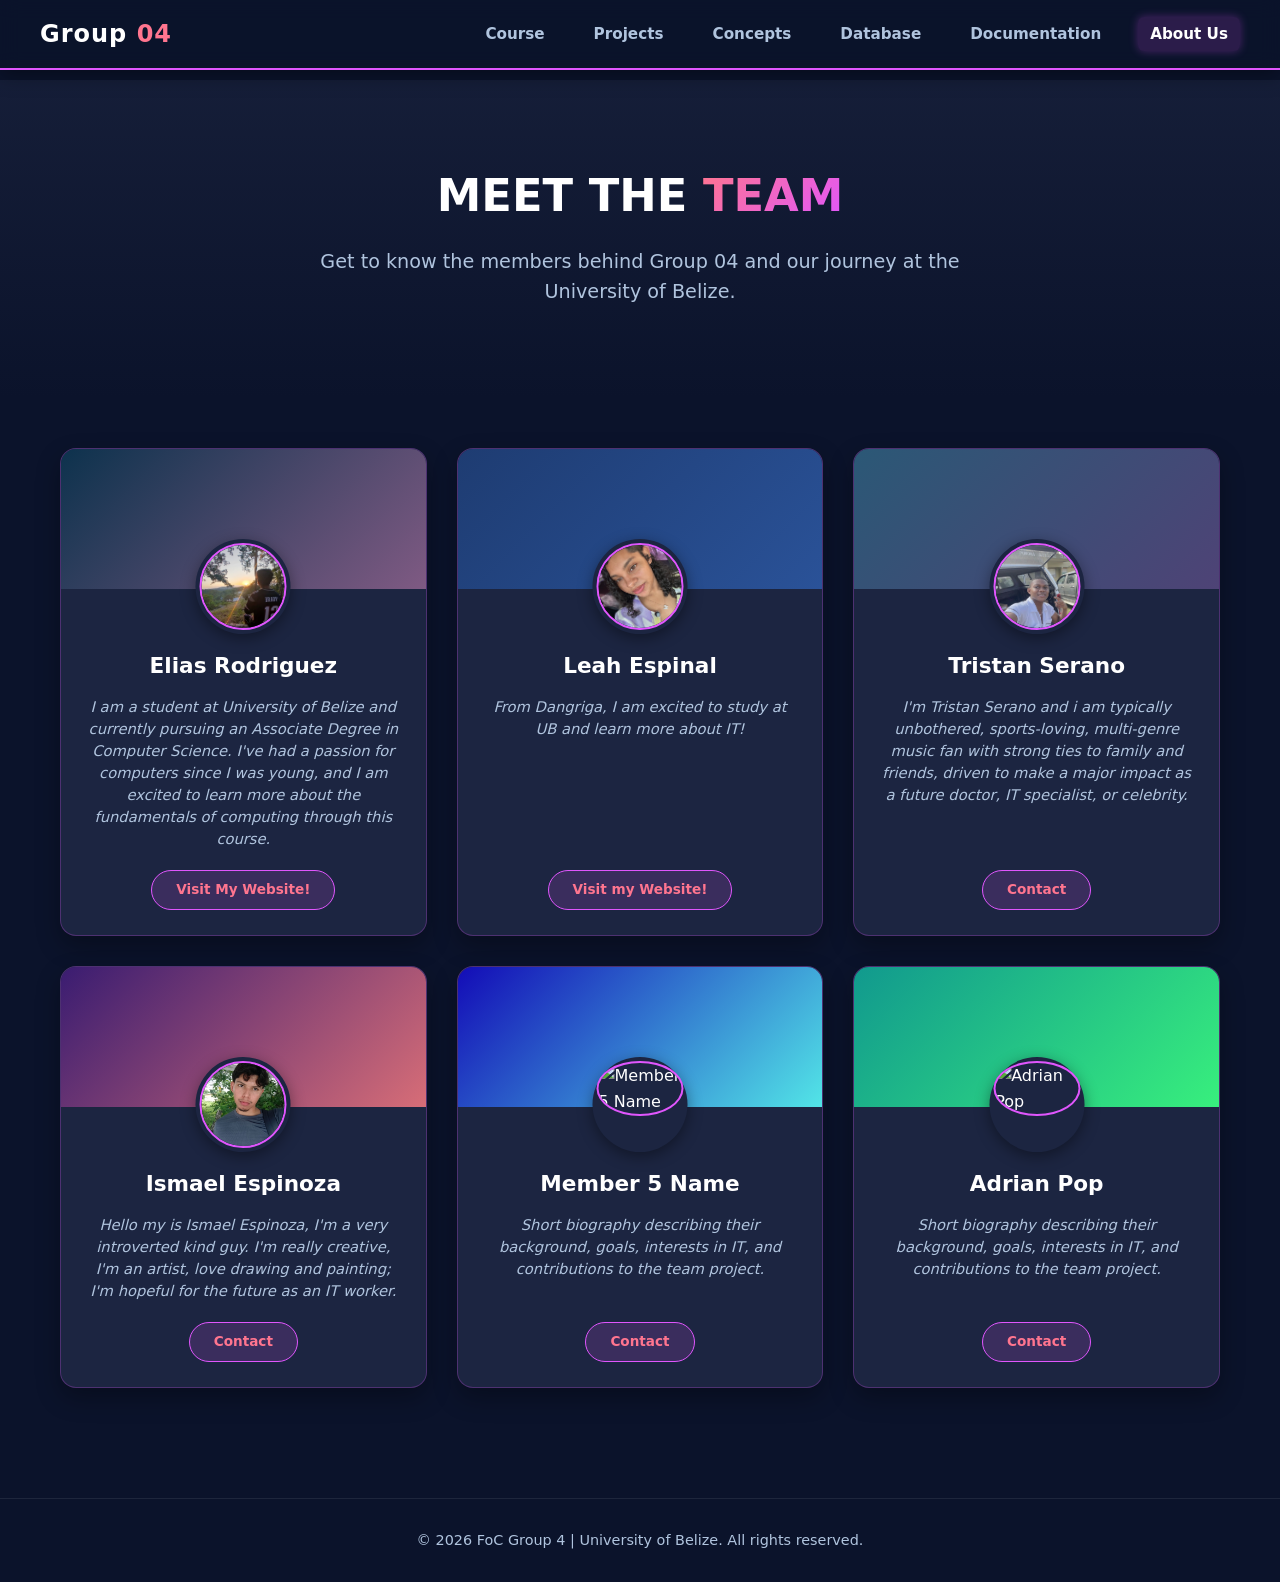
==== about.html @ 3192912e "Fix HTML formatting and member details" ====
<!DOCTYPE html>
<html lang="en">
<head>
  <meta charset="UTF-8">
  <meta name="viewport" content="width=device-width, initial-scale=1.0">
  <title>About Us | Group 04</title>
  <link rel="stylesheet" href="style.css">
</head>
<body>

  <!-- NAVIGATION BAR -->
  <nav class="navbar">
    <a href="index.html" class="logo">Group <span>04</span></a>
    <ul class="nav-links">
      <li><a href="index.html">Course</a></li>
      <li><a href="project.html">Projects</a></li>
      <li><a href="concepts.html">Concepts</a></li>
      <li><a href="database.html">Database</a></li>
      <li><a href="documentation.html">Documentation</a></li>
      <li><a href="about.html" class="active">About Us</a></li>
    </ul>
  </nav>

  <!-- HERO BANNER -->
  <header class="hero">
    <h1>MEET THE <span>TEAM</span></h1>
    <p>Get to know the members behind Group 04 and our journey at the University of Belize.</p>
  </header>

  <main class="container">

    <!-- TEAM CARDS GRID -->
    <div class="team-grid">

      <!-- MEMBER 1 -->
      <div class="team-card">
        <div class="team-banner banner-1">
          <div class="avatar-wrapper">
            <img src="elias.jpg" alt="Elias" class="team-avatar">
          </div>
        </div>
        <div class="team-content">
          <h3>Elias Rodriguez</h3>
          <p class="team-bio">
            I am a student at University of Belize and currently pursuing an Associate Degree in Computer Science. 
            I've had a passion for computers since I was young, 
            and I am excited to learn more about the fundamentals of computing through this course.
          </p>
          <a href="https://reliasbz.github.io/foc/" class="team-btn">Visit My Website!</a>
        </div>
      </div>

      <!-- MEMBER 2 -->
      <div class="team-card">
        <div class="team-banner banner-2">
          <div class="avatar-wrapper">
            <img src="leah.jpg" alt="Leah Espinal" class="team-avatar">
          </div>
        </div>
        <div class="team-content">
          <h3>Leah Espinal</h3>
          <p class="team-bio">
            From Dangriga, I am excited to study at UB and learn more about IT!
          </p>
          <a href="https://2026165123.github.io/foc/index.html" class="team-btn">Visit my Website!</a>
        </div>
      </div>

      <!-- MEMBER 3 -->
      <div class="team-card">
        <div class="team-banner banner-3">
          <div class="avatar-wrapper">
            <img src="tristan.jpeg" alt="Tristan Serano" class="team-avatar">
          </div>
        </div>
        <div class="team-content">
          <h3>Tristan Serano</h3>
          <p class="team-bio">
            I'm Tristan Serano and i am typically unbothered, 
            sports-loving, multi-genre music fan with strong ties to family and friends, 
            driven to make a major impact as a future doctor, IT specialist, or celebrity.
          </p>
          <a href="#" class="team-btn">Contact</a>
        </div>
      </div>

      <!-- MEMBER 4 -->
      <div class="team-card">
        <div class="team-banner banner-4">
          <div class="avatar-wrapper">
            <img src="ismael.jpeg" alt="Ismael Espinoza" class="team-avatar">
          </div>
        </div>
        <div class="team-content">
          <h3>Ismael Espinoza</h3>
          <p class="team-bio">
            Hello my is Ismael Espinoza, I'm a very introverted kind guy. 
            I'm really creative, I'm an artist, love drawing and painting;
            I'm hopeful for the future as an IT worker.
          </p>
          <a href="https://2026165330-svg.github.io/student--3/" class="team-btn">Contact</a>
        </div>
      </div>

      <!-- MEMBER 5 -->
      <div class="team-card">
        <div class="team-banner banner-5">
          <div class="avatar-wrapper">
            <img src="images/member5.jpg" alt="Member 5 Name" class="team-avatar">
          </div>
        </div>
        <div class="team-content">
          <h3>Member 5 Name</h3>
          <p class="team-bio">
            Short biography describing their background, goals, interests in IT, and contributions to the team project.
          </p>
          <a href="#" class="team-btn">Contact</a>
        </div>
      </div>

      <!-- MEMBER 6 -->
      <div class="team-card">
        <div class="team-banner banner-6">
          <div class="avatar-wrapper">
            <img src="images/member6.jpg" alt="Adrian Pop" class="team-avatar">
          </div>
        </div>
        <div class="team-content">
          <h3>Adrian Pop</h3>
          <p class="team-bio">
            Short biography describing their background, goals, interests in IT, and contributions to the team project.
          </p>
          <a href="https://2026165892.github.io/FOC2026/" class="team-btn">Contact</a>
        </div>
      </div>

    </div>

  </main>

  <footer>
    <p>&copy; 2026 FoC Group 4 | University of Belize. All rights reserved.</p>
  </footer>

</body>
</html>
---- style.css ----
/* =========================================================
   GLOBAL STYLES & COLOR PALETTE
   ========================================================= */
:root {
  --bg-dark: #0b132b;          /* Midnight Blue */
  --bg-card: #1c2541;          /* Royal Dark Navy */
  --bg-card-hover: #232f54;    /* Lighter Navy for Hover */
  --text-main: #ffffff;        /* Pure White for high readability */
  --text-muted: #b0c4de;       /* Soft Light Blue-Gray */
  
  /* Accent Colors */
  --accent-pink: #ff758f;      /* Coral Pink / Soft Rose */
  --accent-purple: #e056fd;    /* Radiant Magenta Accent */
  --accent-cyan: #48cae4;      /* High-Tech Cyan */
  --border-glow: rgba(224, 86, 253, 0.25);
}

* {
  margin: 0;
  padding: 0;
  box-sizing: border-box;
  font-family: 'Segoe UI', system-ui, -apple-system, sans-serif;
}

body {
  background-color: var(--bg-dark);
  color: var(--text-main);
  line-height: 1.6;
  padding-top: 80px; /* Offset for fixed navbar */
}

.hidden {
  display: none !important;
}

/* =========================================================
   NAVIGATION BAR
   ========================================================= */
.navbar {
  position: fixed;
  top: 0;
  left: 0;
  width: 100%;
  height: 70px;
  background: rgba(11, 19, 43, 0.95);
  backdrop-filter: blur(10px);
  border-bottom: 2px solid var(--accent-purple);
  display: flex;
  justify-content: space-between;
  align-items: center;
  padding: 0 40px;
  z-index: 1000;
  box-shadow: 0 4px 20px rgba(0, 0, 0, 0.4);
}

.navbar .logo {
  font-size: 1.5rem;
  font-weight: 700;
  color: var(--text-main);
  text-decoration: none;
  letter-spacing: 1px;
}

.navbar .logo span {
  color: var(--accent-pink);
}

.nav-links {
  display: flex;
  list-style: none;
  gap: 25px;
}

.nav-links a {
  color: var(--text-muted);
  text-decoration: none;
  font-weight: 600;
  font-size: 0.95rem;
  transition: all 0.3s ease;
  padding: 8px 12px;
  border-radius: 6px;
}

.nav-links a:hover, 
.nav-links a.active {
  color: var(--text-main);
  background: rgba(224, 86, 253, 0.15);
  box-shadow: 0 0 10px rgba(224, 86, 253, 0.3);
}

/* =========================================================
   HERO BANNER
   ========================================================= */
.hero {
  text-align: center;
  padding: 80px 20px 60px;
  background: linear-gradient(180deg, rgba(28, 37, 65, 0.6) 0%, rgba(11, 19, 43, 1) 100%);
}

.hero h1 {
  font-size: 2.8rem;
  font-weight: 800;
  margin-bottom: 15px;
  color: var(--text-main);
}

.hero h1 span {
  background: linear-gradient(135deg, var(--accent-pink), var(--accent-purple));
  -webkit-background-clip: text;
  -webkit-text-fill-color: transparent;
}

.hero p {
  color: var(--text-muted);
  font-size: 1.2rem;
  max-width: 700px;
  margin: 0 auto 30px;
}

.btn-primary {
  display: inline-block;
  padding: 12px 28px;
  background: linear-gradient(135deg, var(--accent-purple), var(--accent-pink));
  color: var(--text-main);
  text-decoration: none;
  font-weight: 700;
  border-radius: 30px;
  box-shadow: 0 4px 15px rgba(224, 86, 253, 0.4);
  transition: transform 0.2s ease, box-shadow 0.2s ease;
}

.btn-primary:hover {
  transform: translateY(-2px);
  box-shadow: 0 6px 20px rgba(224, 86, 253, 0.6);
}

/* =========================================================
   CONTENT SECTIONS & CARDS GRID
   ========================================================= */
.container {
  max-width: 1200px;
  margin: 0 auto;
  padding: 40px 20px;
}

.section-title {
  font-size: 2rem;
  margin-bottom: 25px;
  border-left: 4px solid var(--accent-pink);
  padding-left: 15px;
  color: var(--text-main);
}

.card-grid {
  display: grid;
  grid-template-columns: repeat(auto-fit, minmax(280px, 1fr));
  gap: 25px;
}

.card {
  background-color: var(--bg-card);
  border: 1px solid var(--border-glow);
  border-radius: 12px;
  padding: 25px;
  transition: all 0.3s ease;
  position: relative;
  overflow: hidden;
}

/* Full-width card modifier for Flip-Flop Circuit */
.card.full-span {
  grid-column: 1 / -1;
}

.card:hover {
  background-color: var(--bg-card-hover);
  transform: translateY(-5px);
  border-color: var(--accent-pink);
  box-shadow: 0 8px 25px rgba(255, 117, 143, 0.2);
}

.card h3 {
  font-size: 1.3rem;
  color: var(--text-main);
  margin-bottom: 10px;
}

.card p {
  color: var(--text-muted);
  font-size: 0.95rem;
  margin-bottom: 20px;
}

.card-link {
  display: inline-block;
  color: var(--accent-pink);
  text-decoration: none;
  font-weight: 700;
  transition: color 0.2s ease;
}

.card-link:hover {
  color: var(--accent-purple);
  text-decoration: underline;
}

/* SVG Circuit Colors & Styles */
.svg-display {
  background: #ffffff;
  border-radius: 12px;
  padding: 12px;
  box-shadow: inset 0 0 8px rgba(0,0,0,0.15);
  margin-bottom: 15px;
}

/* Disable pointer events on SVG graphics so they never block button clicks */
.svg-display svg {
  pointer-events: none;
}

/* Default Off Wires & Shapes */
.wire {
  stroke: #a0aec0;
  stroke-width: 8;
  stroke-linecap: round;
  transition: stroke 0.3s ease;
}

.wire.active {
  stroke: #e056fd; /* Soft Magenta Active Glow */
}

.wire.cyan-active {
  stroke: #48cae4; /* Electric Cyan for Output */
}

.gate-body {
  fill: #edf2f7;
  stroke: #2b6cb0;
  stroke-width: 5;
  stroke-linejoin: round;
}

.xor-line {
  fill: none;
  stroke: #2b6cb0;
  stroke-width: 5;
  stroke-linecap: round;
}

.not-bubble {
  fill: #edf2f7;
  stroke: #2b6cb0;
  stroke-width: 4;
}

.gate-label {
  font-family: system-ui, sans-serif;
  font-size: 24px;
  font-weight: 800;
  fill: #1a202c;
  text-anchor: middle;
}

.pin-label {
  font-family: system-ui, sans-serif;
  font-size: 18px;
  font-weight: 700;
  fill: #4a5568;
}

.bit-text {
  font-family: system-ui, sans-serif;
  font-size: 24px;
  font-weight: 800;
  fill: #1a202c;
}

/* Card Controls */
.gate-controls {
  position: relative;
  z-index: 20;
  display: flex;
  justify-content: space-around;
  align-items: center;
  flex-wrap: wrap;
  gap: 10px;
  background: #0b132b;
  padding: 10px 15px;
  border-radius: 25px;
  width: 100%;
}

.control-pair {
  display: flex;
  align-items: center;
  gap: 8px;
}

.bit-btn {
  width: 36px;
  height: 36px;
  border-radius: 50%;
  border: 2px solid #b0c4de;
  background: transparent;
  color: #ffffff;
  font-weight: 800;
  font-size: 1rem;
  cursor: pointer !important;
  pointer-events: auto !important;
  position: relative;
  z-index: 30;
  transition: all 0.2s ease;
}

.bit-btn.active {
  background: linear-gradient(135deg, #e056fd, #ff758f);
  border-color: #ff758f;
  box-shadow: 0 0 10px rgba(224, 86, 253, 0.6);
}

.out-label {
  color: #b0c4de;
  font-size: 0.9rem;
}

.out-status {
  color: #ffffff;
  padding: 4px 10px;
  border-radius: 12px;
  background: #232f54;
}

.out-status.active {
  background: #48cae4;
  color: #0b132b;
  box-shadow: 0 0 8px rgba(72, 202, 228, 0.8);
}

/* =========================================================
   SECTION 1B: BMI CALCULATOR STYLES
   ========================================================= */
.bmi-wrapper {
  display: flex;
  justify-content: center;
  padding: 10px 0;
}

.bmi-card {
  background-color: var(--bg-card);
  border: 1px solid var(--border-glow);
  border-radius: 16px;
  padding: 32px;
  max-width: 550px;
  width: 100%;
  box-shadow: 0 10px 30px rgba(0, 0, 0, 0.4);
}

.bmi-header h2 {
  font-size: 1.8rem;
  margin-bottom: 8px;
  color: var(--text-main);
}

.bmi-header h2 span {
  background: linear-gradient(135deg, var(--accent-pink), var(--accent-purple));
  -webkit-background-clip: text;
  -webkit-text-fill-color: transparent;
}

.bmi-header p {
  color: var(--text-muted);
  font-size: 0.95rem;
  margin-bottom: 24px;
}

/* Unit Selector Tabs */
.unit-toggle {
  display: flex;
  background-color: #0b132b;
  padding: 5px;
  border-radius: 12px;
  margin-bottom: 24px;
  border: 1px solid rgba(224, 86, 253, 0.2);
}

.toggle-btn {
  flex: 1;
  padding: 10px;
  border: none;
  background: transparent;
  color: var(--text-muted);
  font-weight: 600;
  font-size: 0.9rem;
  border-radius: 8px;
  cursor: pointer;
  transition: all 0.3s ease;
}

.toggle-btn.active {
  background: linear-gradient(135deg, var(--accent-purple), var(--accent-pink));
  color: #ffffff;
  box-shadow: 0 2px 10px rgba(224, 86, 253, 0.4);
}

/* Input Fields & Layout */
.input-group {
  display: flex;
  flex-direction: column;
  gap: 16px;
  margin-bottom: 24px;
}

.field {
  display: flex;
  flex-direction: column;
  gap: 6px;
}

.field label {
  font-size: 0.9rem;
  color: var(--text-muted);
  font-weight: 500;
}

.field input {
  background-color: #0b132b;
  border: 1px solid #232f54;
  color: #ffffff;
  padding: 12px 16px;
  border-radius: 8px;
  font-size: 1rem;
  outline: none;
  transition: border-color 0.3s ease, box-shadow 0.3s ease;
}

.field input:focus {
  border-color: var(--accent-pink);
  box-shadow: 0 0 10px rgba(255, 117, 143, 0.3);
}

/* Calculate Submit Button */
.calc-btn {
  width: 100%;
  padding: 14px;
  background: linear-gradient(135deg, var(--accent-purple), var(--accent-pink));
  color: #ffffff;
  border: none;
  border-radius: 10px;
  font-size: 1rem;
  font-weight: 700;
  cursor: pointer;
  transition: transform 0.2s ease, box-shadow 0.2s ease;
}

.calc-btn:hover {
  transform: translateY(-2px);
  box-shadow: 0 6px 20px rgba(224, 86, 253, 0.5);
}

/* Results Display Box */
.result-box {
  margin-top: 28px;
  padding: 20px;
  background-color: #0b132b;
  border-radius: 12px;
  border: 1px solid var(--border-glow);
  text-align: center;
}

.score-display {
  display: flex;
  align-items: center;
  justify-content: center;
  gap: 10px;
  margin-bottom: 12px;
}

.score-label {
  color: var(--text-muted);
  font-size: 1rem;
}

.score-number {
  font-size: 2.2rem;
  font-weight: 800;
  color: var(--accent-cyan);
}

/* Status Badge */
.category-badge {
  display: inline-block;
  padding: 6px 18px;
  border-radius: 20px;
  font-weight: 700;
  font-size: 0.95rem;
  margin-bottom: 20px;
  text-transform: capitalize;
  background-color: #232f54;
  color: #ffffff;
}

.category-badge.underweight { background-color: #38bdf8; color: #0b132b; }
.category-badge.normal      { background-color: #22c55e; color: #0b132b; }
.category-badge.overweight  { background-color: #eab308; color: #0b132b; }
.category-badge.obese       { background-color: #ef4444; color: #ffffff; }

/* Range Indicator Bars */
.range-meter {
  display: grid;
  grid-template-columns: repeat(4, 1fr);
  gap: 6px;
  margin-top: 10px;
}

.range-zone {
  font-size: 0.75rem;
  padding: 8px 4px;
  border-radius: 6px;
  font-weight: 600;
  text-align: center;
}

.range-zone.underweight { background-color: rgba(56, 189, 248, 0.2); color: #38bdf8; border: 1px solid #38bdf8; }
.range-zone.normal      { background-color: rgba(34, 197, 94, 0.2);  color: #4ade80; border: 1px solid #22c55e; }
.range-zone.overweight  { background-color: rgba(234, 179, 8, 0.2);  color: #fde047; border: 1px solid #eab308; }
.range-zone.obese       { background-color: rgba(239, 68, 68, 0.2);  color: #fca5a5; border: 1px solid #ef4444; }

/* =========================================================
   VIDEO THUMBNAIL & CONTAINER STYLES
   ========================================================= */
.video-thumbnail-container {
  width: 100%;
  border-radius: 8px;
  overflow: hidden;
  margin-bottom: 16px;
}

.video-placeholder {
  position: relative;
  width: 100%;
  height: 170px;
  background: linear-gradient(135deg, #10172a, #1e293b);
  border: 1px dashed var(--accent-purple);
  border-radius: 8px;
  display: flex;
  align-items: center;
  justify-content: center;
  cursor: pointer;
  transition: all 0.3s ease;
}

.video-placeholder:hover {
  background: linear-gradient(135deg, #1e293b, #2d3748);
  border-color: var(--accent-pink);
  box-shadow: 0 0 15px rgba(224, 86, 253, 0.3);
}

.play-button {
  width: 50px;
  height: 50px;
  background: linear-gradient(135deg, var(--accent-purple), var(--accent-pink));
  color: #ffffff;
  border-radius: 50%;
  display: flex;
  align-items: center;
  justify-content: center;
  font-size: 1.2rem;
  padding-left: 3px;
  box-shadow: 0 4px 12px rgba(0, 0, 0, 0.4);
  transition: transform 0.2s ease;
}

.video-placeholder:hover .play-button {
  transform: scale(1.15);
}

.video-duration {
  position: absolute;
  bottom: 10px;
  right: 10px;
  background: rgba(11, 19, 43, 0.85);
  color: var(--accent-cyan);
  font-size: 0.75rem;
  font-weight: 700;
  padding: 3px 8px;
  border-radius: 4px;
  border: 1px solid rgba(72, 202, 228, 0.3);
}

/* Responsive embedded HTML5 video or iframe (for when videos are ready) */
.video-embed {
  width: 100%;
  height: 180px;
  border-radius: 8px;
  border: none;
}

/* =========================================================
   DATABASE PAGE STYLES (CENTERED IMAGE LINK)
   ========================================================= */
.database-container {
  display: flex;
  flex-direction: column;
  align-items: center;    /* Centers horizontally */
  justify-content: center; /* Centers vertically if height permits */
  width: 100%;
  padding: 20px;
  margin: 0 auto;
}

.db-card-wrapper {
  max-width: 850px;
  width: 100%;
  margin: 0 auto;         /* Fallback auto-margin centering */
  display: flex;
  justify-content: center;
}

.db-image-link {
  display: block;
  width: 100%;
  text-decoration: none;
}

.db-image-container {
  position: relative;
  width: 100%;
  margin: 0 auto;
  border-radius: 20px;
  overflow: hidden;
  border: 2px solid var(--accent-purple);
  box-shadow: 0 0 30px rgba(224, 86, 253, 0.25);
  transition: all 0.4s ease;
  background-color: var(--bg-card);
}

.db-preview-img {
  width: 100%;
  height: auto;
  display: block;
  margin: 0 auto;
  object-fit: cover;
  transition: transform 0.4s ease, filter 0.4s ease;
}

/* Hover Overlay Effects */
.db-hover-overlay {
  position: absolute;
  top: 0;
  left: 0;
  width: 100%;
  height: 100%;
  background: rgba(11, 19, 43, 0.6);
  display: flex;
  align-items: center;
  justify-content: center;
  opacity: 0;
  transition: opacity 0.3s ease;
}

.db-hover-overlay span {
  padding: 12px 28px;
  background: linear-gradient(135deg, var(--accent-purple), var(--accent-pink));
  color: #ffffff;
  font-weight: 700;
  font-size: 1.1rem;
  border-radius: 30px;
  box-shadow: 0 4px 20px rgba(224, 86, 253, 0.6);
  transform: translateY(10px);
  transition: transform 0.3s ease;
}

/* On Mouse Hover */
.db-image-container:hover {
  transform: translateY(-6px);
  border-color: var(--accent-pink);
  box-shadow: 0 0 45px rgba(255, 117, 143, 0.45);
}

.db-image-container:hover .db-preview-img {
  transform: scale(1.03);
  filter: brightness(0.85);
}

.db-image-container:hover .db-hover-overlay {
  opacity: 1;
}

.db-image-container:hover .db-hover-overlay span {
  transform: translateY(0);
}

/* =========================================================
   DOCUMENTATION PAGE STYLES (CENTERED IMAGE LINK)
   ========================================================= */
.doc-container {
  display: flex;
  flex-direction: column;
  align-items: center;    /* Centers horizontally */
  justify-content: center;
  width: 100%;
  padding: 20px;
  margin: 0 auto;
}

.doc-card-wrapper {
  max-width: 850px;
  width: 100%;
  margin: 0 auto;
  display: flex;
  justify-content: center;
}

.doc-image-link {
  display: block;
  width: 100%;
  text-decoration: none;
}

.doc-image-container {
  position: relative;
  width: 100%;
  margin: 0 auto;
  border-radius: 20px;
  overflow: hidden;
  border: 2px solid var(--accent-purple);
  box-shadow: 0 0 30px rgba(224, 86, 253, 0.25);
  transition: all 0.4s ease;
  background-color: var(--bg-card);
}

.doc-preview-img {
  width: 100%;
  height: auto;
  display: block;
  margin: 0 auto;
  object-fit: cover;
  transition: transform 0.4s ease, filter 0.4s ease;
}

/* Hover Overlay Effects */
.doc-hover-overlay {
  position: absolute;
  top: 0;
  left: 0;
  width: 100%;
  height: 100%;
  background: rgba(11, 19, 43, 0.6);
  display: flex;
  align-items: center;
  justify-content: center;
  opacity: 0;
  transition: opacity 0.3s ease;
}

.doc-hover-overlay span {
  padding: 12px 28px;
  background: linear-gradient(135deg, var(--accent-purple), var(--accent-pink));
  color: #ffffff;
  font-weight: 700;
  font-size: 1.1rem;
  border-radius: 30px;
  box-shadow: 0 4px 20px rgba(224, 86, 253, 0.6);
  transform: translateY(10px);
  transition: transform 0.3s ease;
}

/* On Mouse Hover */
.doc-image-container:hover {
  transform: translateY(-6px);
  border-color: var(--accent-pink);
  box-shadow: 0 0 45px rgba(255, 117, 143, 0.45);
}

.doc-image-container:hover .doc-preview-img {
  transform: scale(1.03);
  filter: brightness(0.85);
}

.doc-image-container:hover .doc-hover-overlay {
  opacity: 1;
}

.doc-image-container:hover .doc-hover-overlay span {
  transform: translateY(0);
}

/* =========================================================
   ABOUT US / MEET THE TEAM PAGE STYLES
   ========================================================= */
.team-grid {
  display: grid;
  grid-template-columns: repeat(auto-fit, minmax(300px, 1fr));
  gap: 30px;
  padding: 10px 0;
}

.team-card {
  background-color: var(--bg-card);
  border: 1px solid var(--border-glow);
  border-radius: 16px;
  overflow: hidden;
  transition: all 0.3s ease;
  display: flex;
  flex-direction: column;
  box-shadow: 0 10px 25px rgba(0, 0, 0, 0.3);
}

.team-card:hover {
  transform: translateY(-6px);
  border-color: var(--accent-pink);
  box-shadow: 0 12px 30px rgba(255, 117, 143, 0.25);
}

/* Card Header Image / Banner */
.team-banner {
  height: 140px;
  position: relative;
  background-size: cover;
  background-position: center;
}

/* Gradient Banner Background Options */
.banner-1 { background: linear-gradient(135deg, #0d324d, #7f5a83); }
.banner-2 { background: linear-gradient(135deg, #1e3c72, #2a5298); }
.banner-3 { background: linear-gradient(135deg, #2b5876, #4e4376); }
.banner-4 { background: linear-gradient(135deg, #3a1c71, #d76d77); }
.banner-5 { background: linear-gradient(135deg, #130cb7, #52e5e7); }
.banner-6 { background: linear-gradient(135deg, #11998e, #38ef7d); }

/* Circular Avatar overlapping the Banner */
.avatar-wrapper {
  position: absolute;
  bottom: -45px;
  left: 50%;
  transform: translateX(-50%);
  width: 95px;
  height: 95px;
  border-radius: 50%;
  padding: 4px;
  background: var(--bg-card);
  box-shadow: 0 4px 15px rgba(0, 0, 0, 0.4);
}

.team-avatar {
  width: 100%;
  height: 100%;
  border-radius: 50%;
  object-fit: cover;
  border: 2px solid var(--accent-purple);
}

/* Card Inner Content */
.team-content {
  padding: 60px 25px 25px; /* Top padding pushes text past avatar */
  text-align: center;
  display: flex;
  flex-direction: column;
  flex-grow: 1;
}

.team-content h3 {
  font-size: 1.35rem;
  font-weight: 700;
  color: var(--text-main);
  margin-bottom: 12px;
}

.team-bio {
  color: var(--text-muted);
  font-size: 0.92rem;
  font-style: italic;
  line-height: 1.5;
  margin-bottom: 20px;
  flex-grow: 1;
}

/* Card Action Button */
.team-btn {
  display: inline-block;
  align-self: center;
  padding: 8px 24px;
  background: rgba(224, 86, 253, 0.15);
  color: var(--accent-pink);
  border: 1px solid var(--accent-purple);
  border-radius: 20px;
  text-decoration: none;
  font-weight: 700;
  font-size: 0.85rem;
  transition: all 0.3s ease;
}

.team-btn:hover {
  background: linear-gradient(135deg, var(--accent-purple), var(--accent-pink));
  color: #ffffff;
  border-color: transparent;
  box-shadow: 0 0 12px rgba(224, 86, 253, 0.5);
}

/* =========================================================
   FOOTER
   ========================================================= */
footer {
  text-align: center;
  padding: 30px 20px;
  border-top: 1px solid rgba(255, 255, 255, 0.08);
  color: var(--text-muted);
  font-size: 0.9rem;
  margin-top: 60px;
}
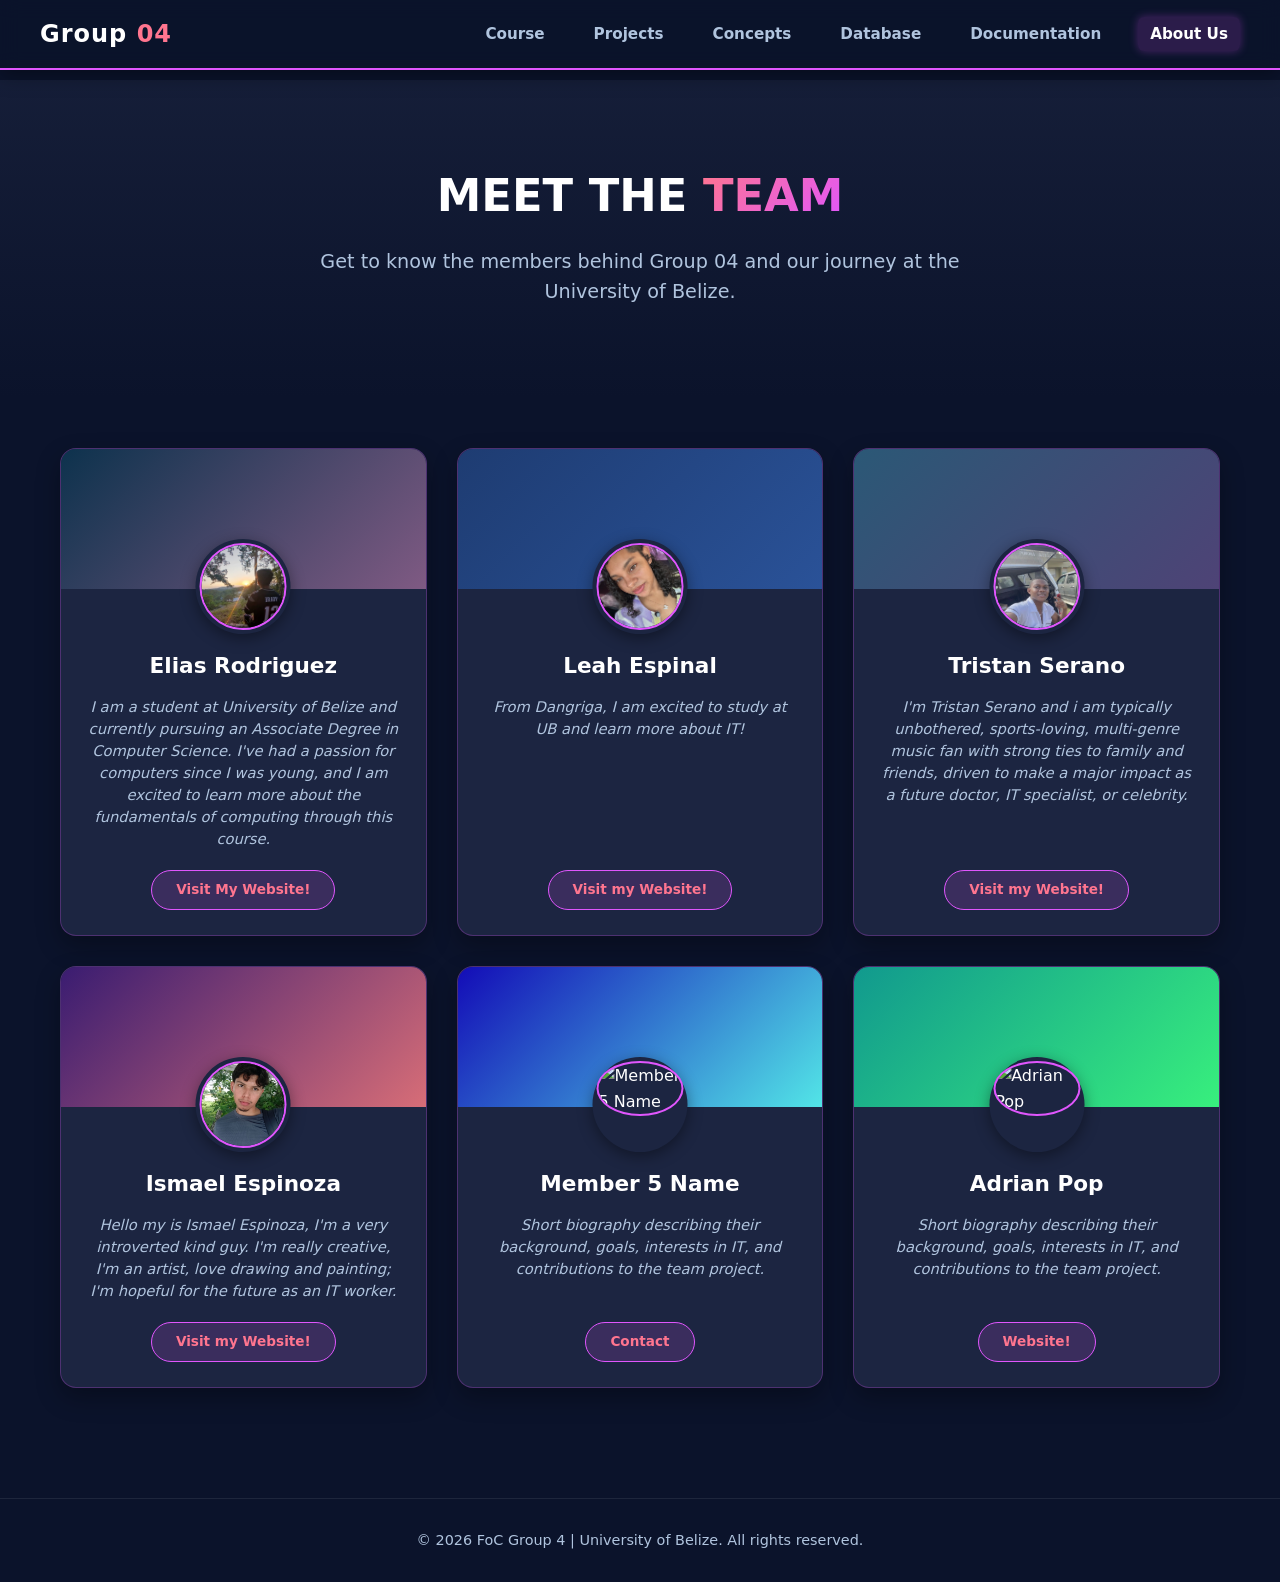
==== commit 1caa05a0: "Fix HTML formatting and structure in about.html" ====
--- a/about.html
+++ b/about.html
@@ -80,7 +80,7 @@
             sports-loving, multi-genre music fan with strong ties to family and friends, 
             driven to make a major impact as a future doctor, IT specialist, or celebrity.
           </p>
-          <a href="#" class="team-btn">Contact</a>
+          <a href="https://2026165697-code.github.io/foc/" class="team-btn">Visit my Website!</a>
         </div>
       </div>
 
@@ -98,7 +98,7 @@
             I'm really creative, I'm an artist, love drawing and painting;
             I'm hopeful for the future as an IT worker.
           </p>
-          <a href="https://2026165330-svg.github.io/student--3/" class="team-btn">Contact</a>
+          <a href="https://2026165330-svg.github.io/student--3/" class="team-btn">Visit my Website!</a>
         </div>
       </div>
 
@@ -130,7 +130,7 @@
           <p class="team-bio">
             Short biography describing their background, goals, interests in IT, and contributions to the team project.
           </p>
-          <a href="https://2026165892.github.io/FOC2026/" class="team-btn">Contact</a>
+          <a href="https://2026165892.github.io/FOC2026/" class="team-btn">Website!</a>
         </div>
       </div>
 
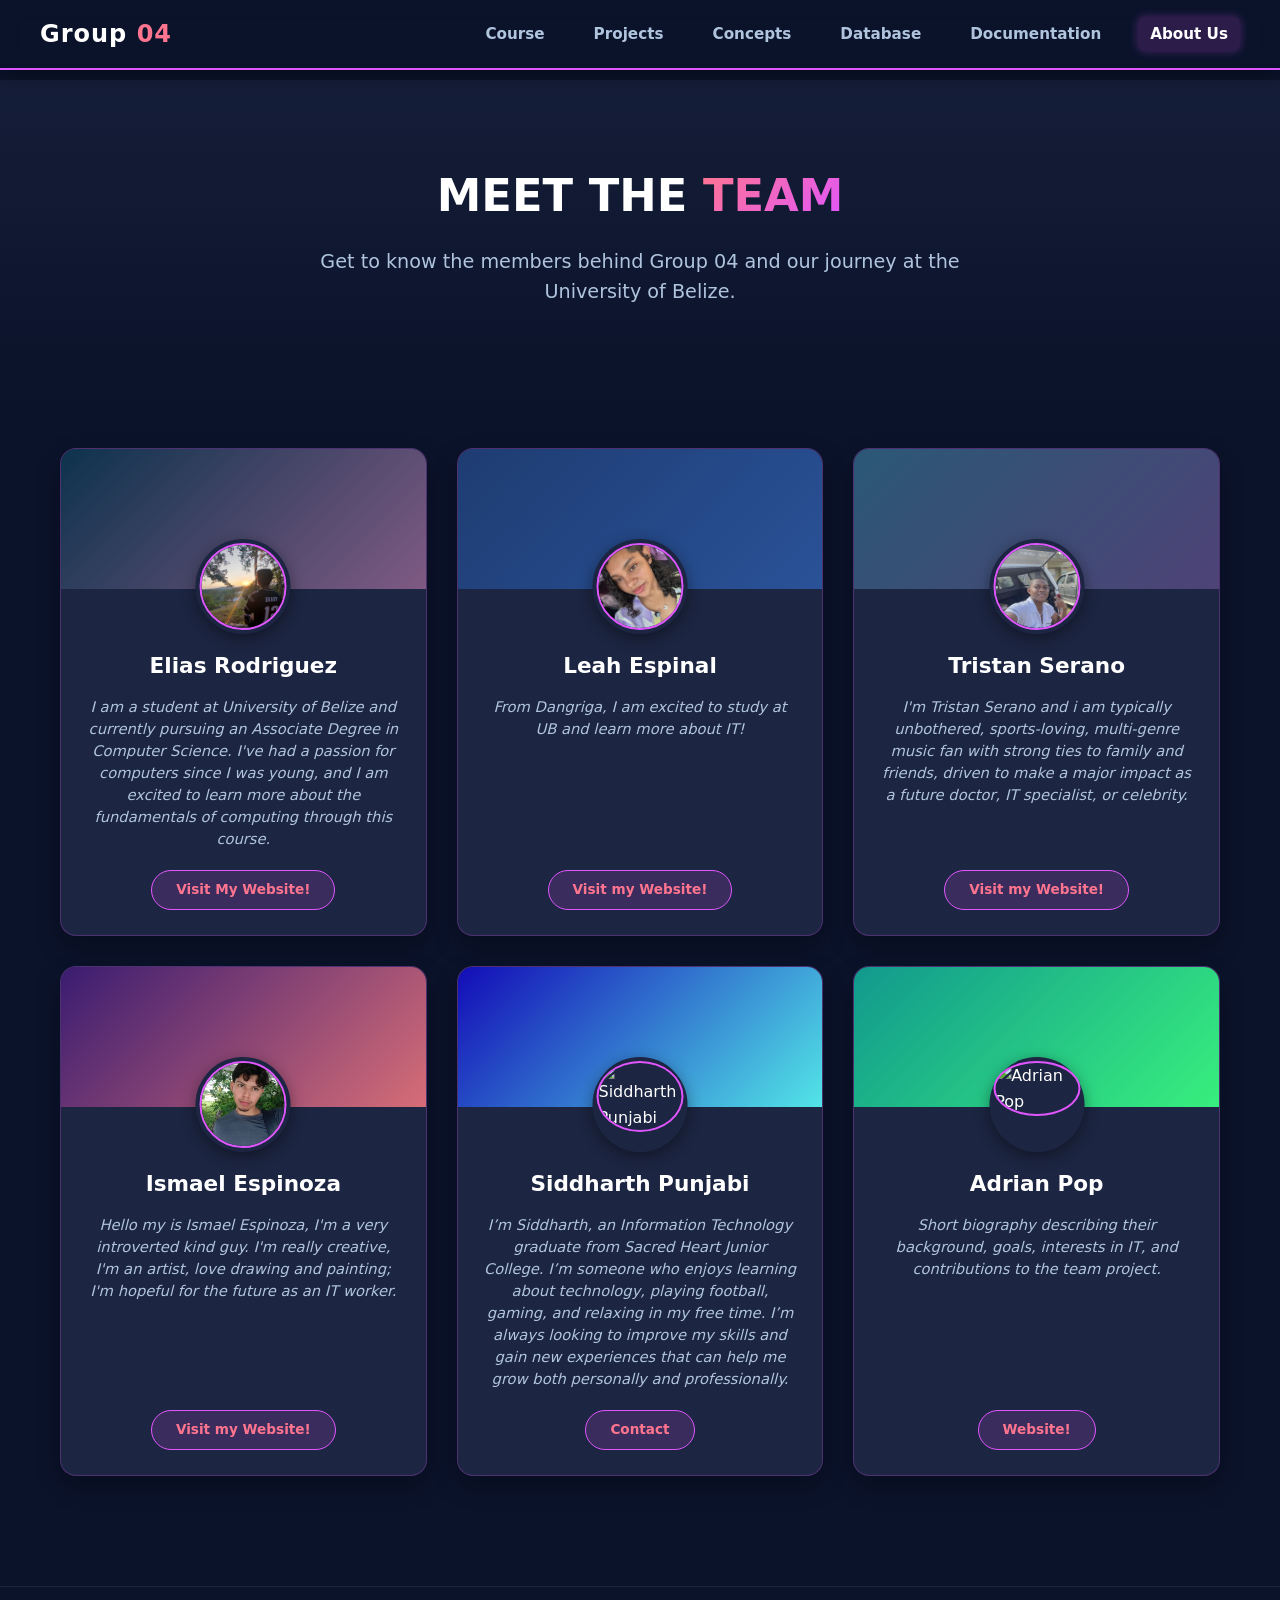
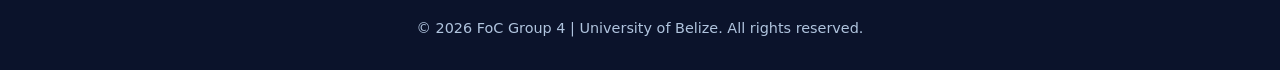
==== commit 8525d904: "Fix formatting and update team member details" ====
--- a/about.html
+++ b/about.html
@@ -80,7 +80,7 @@
             sports-loving, multi-genre music fan with strong ties to family and friends, 
             driven to make a major impact as a future doctor, IT specialist, or celebrity.
           </p>
-          <a href="https://2026165697-code.github.io/foc/" class="team-btn">Visit my Website!</a>
+          <a href="https://2026165697-code.github.io/foc/index.html - everything done fix up now g" class="team-btn">Visit my Website!</a>
         </div>
       </div>
 
@@ -106,15 +106,18 @@
       <div class="team-card">
         <div class="team-banner banner-5">
           <div class="avatar-wrapper">
-            <img src="images/member5.jpg" alt="Member 5 Name" class="team-avatar">
+            <img src="sidd.png" alt="Siddharth Punjabi" class="team-avatar">
           </div>
         </div>
         <div class="team-content">
-          <h3>Member 5 Name</h3>
+          <h3>Siddharth Punjabi</h3>
           <p class="team-bio">
-            Short biography describing their background, goals, interests in IT, and contributions to the team project.
+            I’m Siddharth, an Information Technology graduate from Sacred Heart Junior College.
+            I’m someone who enjoys learning about technology, playing football, gaming,
+            and relaxing in my free time. I’m always looking to improve my skills and gain new
+            experiences that can help me grow both personally and professionally.
           </p>
-          <a href="#" class="team-btn">Contact</a>
+          <a href="https://2023159212-sp.github.io/Siddwebsite/" class="team-btn">Contact</a>
         </div>
       </div>
 
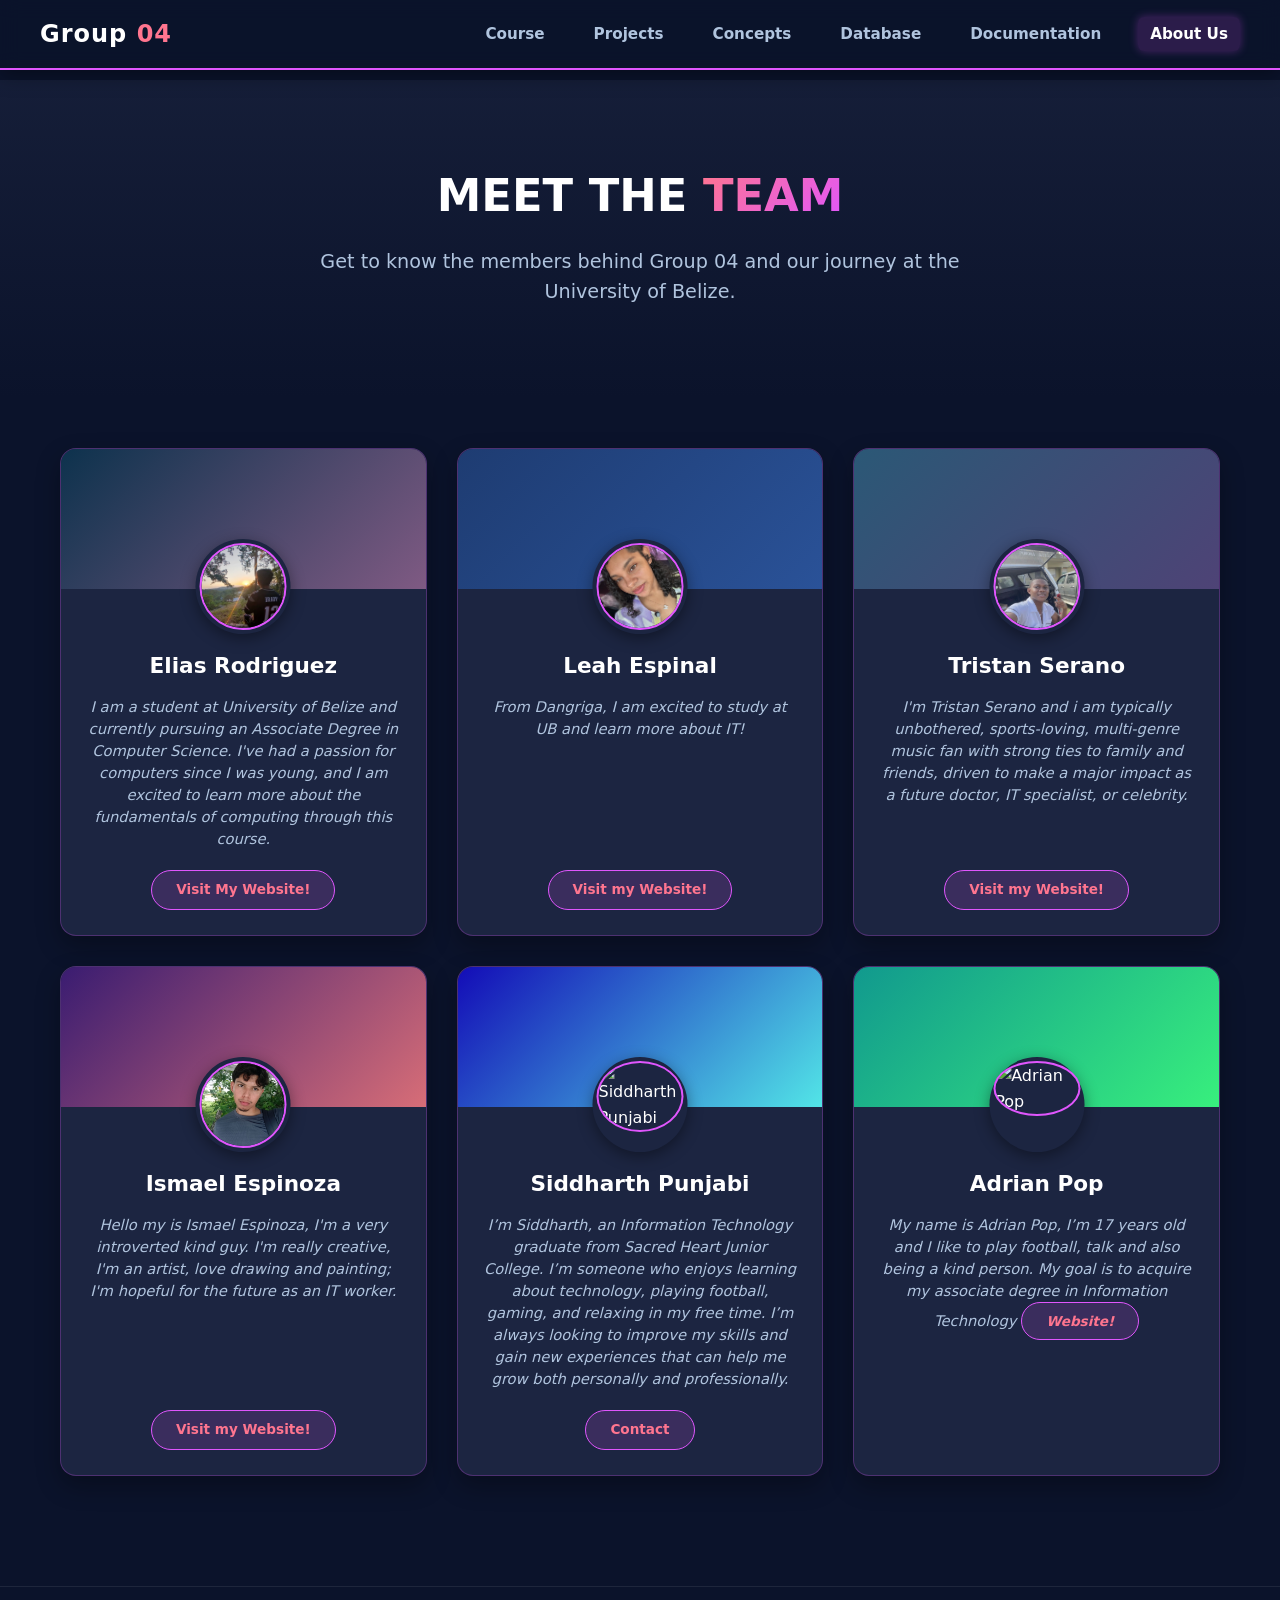
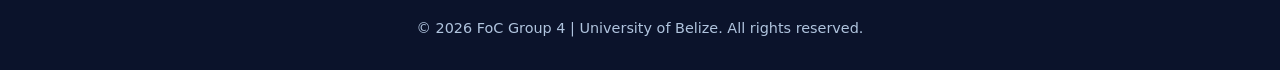
==== commit 193eba87: "Fix formatting issues in about.html" ====
--- a/about.html
+++ b/about.html
@@ -125,14 +125,15 @@
       <div class="team-card">
         <div class="team-banner banner-6">
           <div class="avatar-wrapper">
-            <img src="images/member6.jpg" alt="Adrian Pop" class="team-avatar">
+            <img src="adrian.jpeg" alt="Adrian Pop" class="team-avatar">
           </div>
         </div>
         <div class="team-content">
           <h3>Adrian Pop</h3>
           <p class="team-bio">
-            Short biography describing their background, goals, interests in IT, and contributions to the team project.
-          </p>
+            My name is Adrian Pop, I’m 17 years old and I like to play football,
+            talk and also being a kind person. My goal is to acquire my associate 
+            degree in Information Technology
           <a href="https://2026165892.github.io/FOC2026/" class="team-btn">Website!</a>
         </div>
       </div>
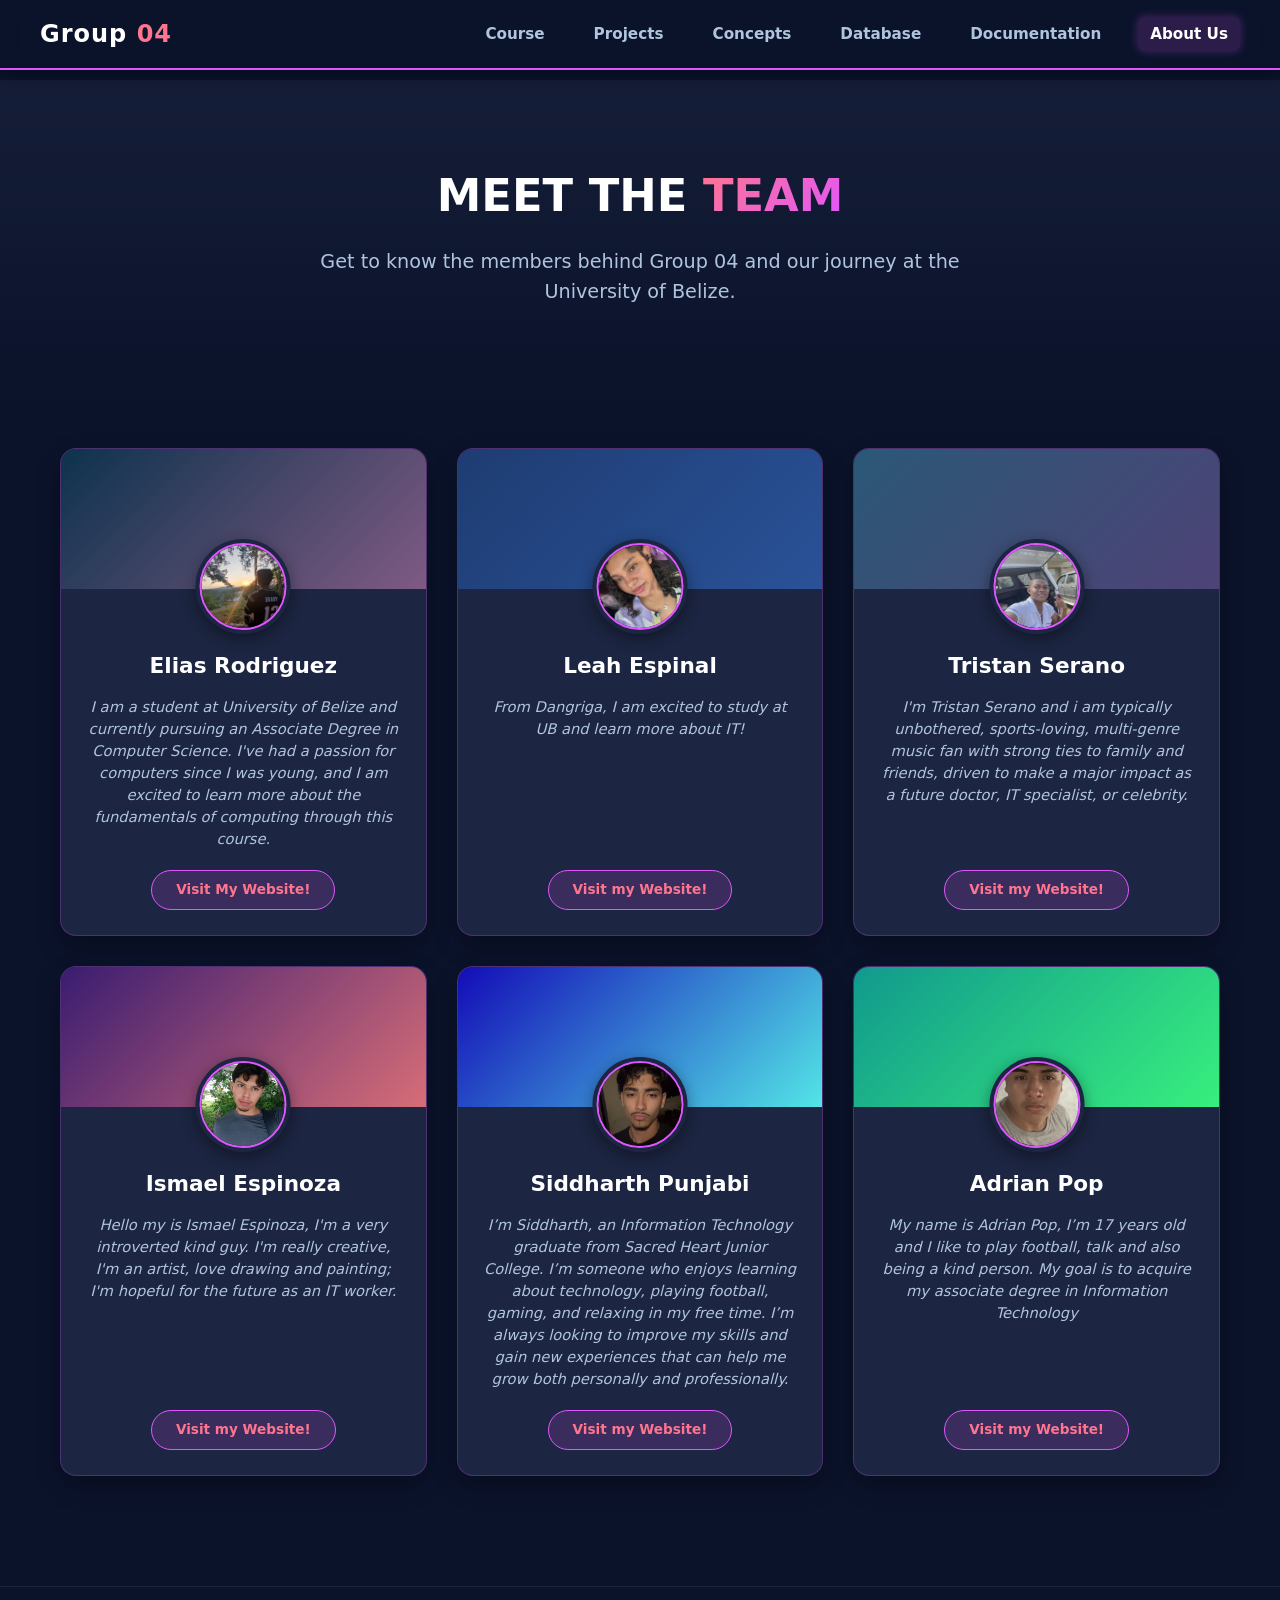
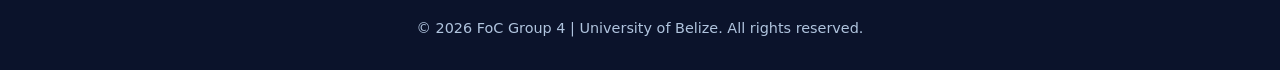
==== commit 5bd22835: "Fix formatting issues in about.html" ====
--- a/about.html
+++ b/about.html
@@ -117,7 +117,7 @@
             and relaxing in my free time. I’m always looking to improve my skills and gain new
             experiences that can help me grow both personally and professionally.
           </p>
-          <a href="https://2023159212-sp.github.io/Siddwebsite/" class="team-btn">Contact</a>
+          <a href="https://2023159212-sp.github.io/Siddwebsite/" class="team-btn">Visit my Website!</a>
         </div>
       </div>
 
@@ -134,7 +134,8 @@
             My name is Adrian Pop, I’m 17 years old and I like to play football,
             talk and also being a kind person. My goal is to acquire my associate 
             degree in Information Technology
-          <a href="https://2026165892.github.io/FOC2026/" class="team-btn">Website!</a>
+          </p>
+          <a href="https://2026165892.github.io/FOC2026/" class="team-btn">Visit my Website!</a>
         </div>
       </div>
 
